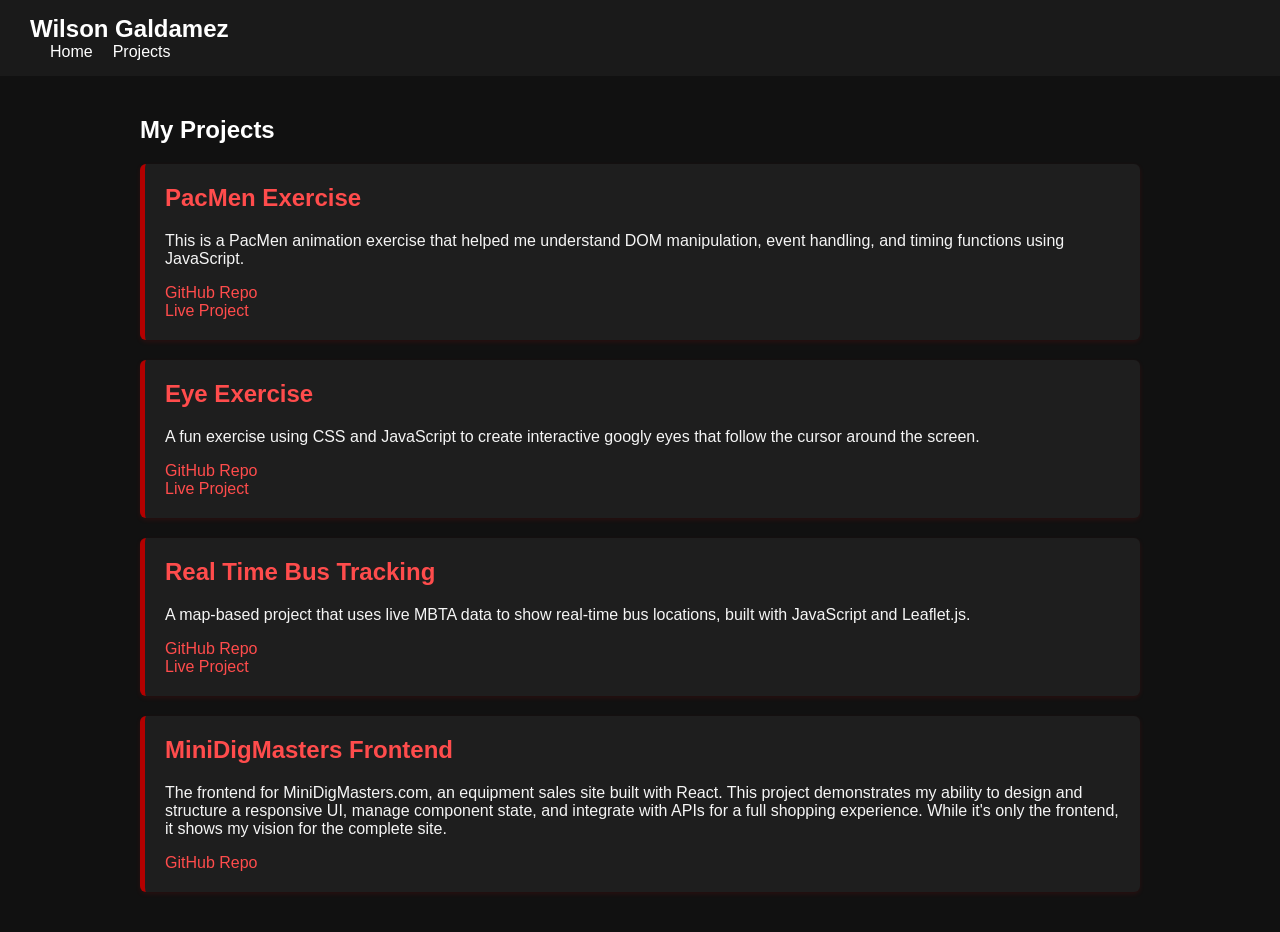
==== projects.html @ 0b566ef9 "Add files via upload" ====
<!DOCTYPE html>
<html>
<head>
    <title>Wilson Galdamez - Projects</title>
    <link rel="stylesheet" href="style.css">
</head>
<body>
    <nav class="navbar">
        <div class="nav-container">
            <a href="index.html" class="nav-logo">Wilson Galdamez</a>
            <ul class="nav-menu">
                <li class="nav-item"><a href="index.html" class="nav-link">Home</a></li>
                <li class="nav-item"><a href="projects.html" class="nav-link">Projects</a></li>
            </ul>
        </div>
    </nav>

    <section id="projects" class="container">
        <h1>My Projects</h1>

        <div class="project">
            <h2>PacMen Exercise</h2>
            <p>This is a PacMen animation exercise that helped me understand DOM manipulation, event handling, and timing functions using JavaScript.</p>
            <a href="https://github.com/Willie-Byte/PacMen.github.io">GitHub Repo</a><br>
            <a href="https://willie-byte.github.io/PacMen.github.io/">Live Project</a>
        </div>

        <div class="project">
            <h2>Eye Exercise</h2>
            <p>A fun exercise using CSS and JavaScript to create interactive googly eyes that follow the cursor around the screen.</p>
            <a href="https://github.com/Willie-Byte/Eye-Exercise.github.io">GitHub Repo</a><br>
            <a href="https://willie-byte.github.io/Eye-Exercise.github.io/">Live Project</a>
        </div>

        <div class="project">
            <h2>Real Time Bus Tracking</h2>
            <p>A map-based project that uses live MBTA data to show real-time bus locations, built with JavaScript and Leaflet.js.</p>
            <a href="https://github.com/Willie-Byte/RealTimeBusTracker">GitHub Repo</a><br>
            <a href="https://willie-byte.github.io/RealTimeBusTracker/">Live Project</a>
        </div>

        <div class="project">
            <h2>MiniDigMasters Frontend</h2>
            <p>The frontend for MiniDigMasters.com, an equipment sales site built with React. This project demonstrates my ability to design and structure a responsive UI, manage component state, and integrate with APIs for a full shopping experience. While it's only the frontend, it shows my vision for the complete site.</p>
            <a href="https://github.com/Willie-Byte/minidig-frontend">GitHub Repo</a>
        </div>

    </section>
</body>
</html>
---- style.css ----
body {
    font-family: 'Segoe UI', Tahoma, Geneva, Verdana, sans-serif;
    margin: 0;
    padding: 0;
    background-color: #111; /* Black background */
    color: #f5f5f5; /* Light text */
}

.container {
    max-width: 1000px;
    margin: auto;
    padding: 20px;
}

h1, h2 {
    color: #ffffff;
}

.navbar {
    background-color: #1a1a1a; /* Very dark gray */
    color: #fff;
    padding: 15px 30px;
    display: flex;
    justify-content: space-between;
    align-items: center;
}

.nav-logo {
    font-size: 24px;
    font-weight: bold;
    color: #fff;
    text-decoration: none;
}

.nav-menu {
    list-style: none;
    display: flex;
    margin: 0;
    padding: 0;
}

.nav-item {
    margin-left: 20px;
}

.nav-link {
    color: #fff;
    text-decoration: none;
    transition: color 0.3s ease;
}

.nav-link:hover {
    color: #b30000; /* Dark red on hover */
}

.project {
    background-color: #1e1e1e; /* Slightly lighter than body */
    border-left: 5px solid #b30000; /* Dark red accent */
    padding: 20px;
    margin: 20px 0;
    border-radius: 6px;
    box-shadow: 0 2px 5px rgba(255, 0, 0, 0.1);
}

.project h2 {
    margin-top: 0;
    color: #ff4c4c; /* Brighter red title */
}

a {
    color: #ff4c4c; /* Bright red links */
    text-decoration: none;
}

a:hover {
    text-decoration: underline;
    color: #ffffff;
}

.video-container {
    margin-top: 30px;
    text-align: center;
}

img {
    border-radius: 8px;
    max-width: 100%;
}

/* Responsive YouTube Embed */
.embed-responsive {
    position: relative;
    display: block;
    width: 100%;
    padding-bottom: 56.25%;
    height: 0;
    overflow: hidden;
}

.embed-responsive iframe {
    position: absolute;
    top: 0;
    left: 0;
    width: 100%;
    height: 100%;
}
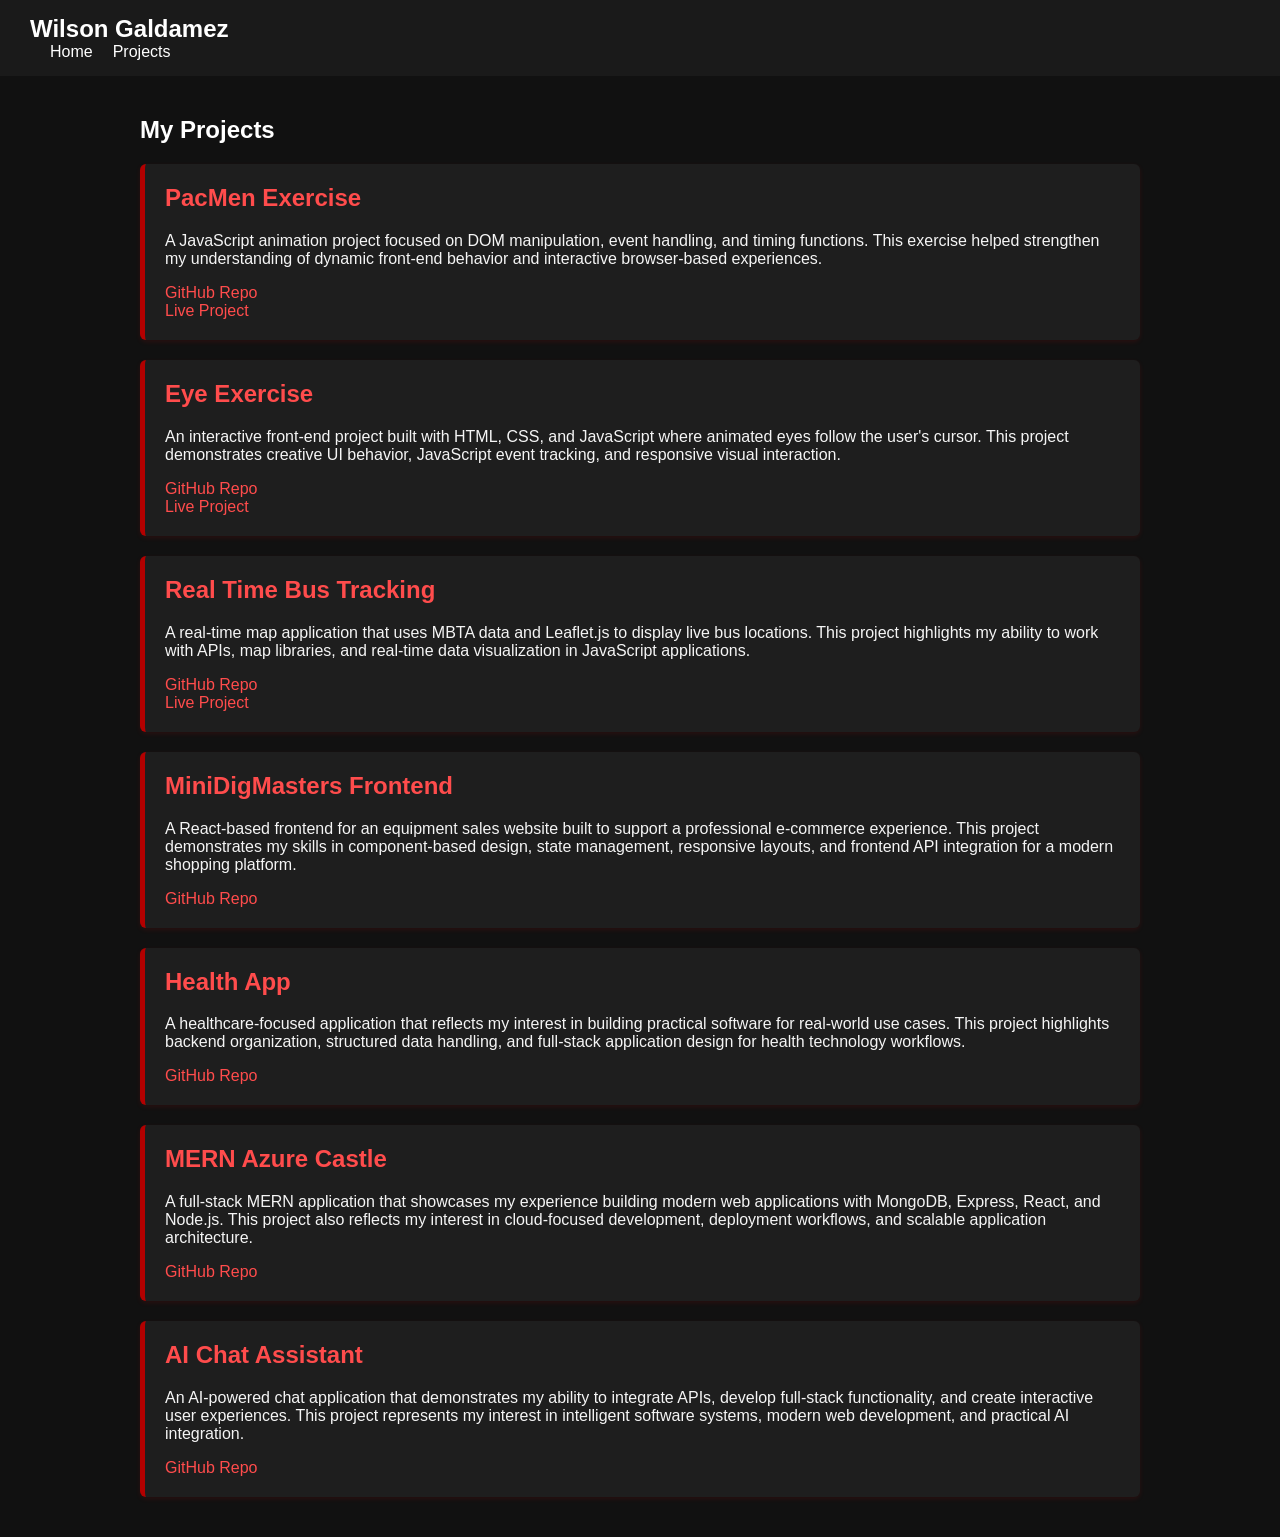
==== commit 12639829: "Update projects page with new portfolio projects" ====
--- a/projects.html
+++ b/projects.html
@@ -20,31 +20,49 @@
 
         <div class="project">
             <h2>PacMen Exercise</h2>
-            <p>This is a PacMen animation exercise that helped me understand DOM manipulation, event handling, and timing functions using JavaScript.</p>
+            <p>A JavaScript animation project focused on DOM manipulation, event handling, and timing functions. This exercise helped strengthen my understanding of dynamic front-end behavior and interactive browser-based experiences.</p>
             <a href="https://github.com/Willie-Byte/PacMen.github.io">GitHub Repo</a><br>
             <a href="https://willie-byte.github.io/PacMen.github.io/">Live Project</a>
         </div>
 
         <div class="project">
             <h2>Eye Exercise</h2>
-            <p>A fun exercise using CSS and JavaScript to create interactive googly eyes that follow the cursor around the screen.</p>
+            <p>An interactive front-end project built with HTML, CSS, and JavaScript where animated eyes follow the user's cursor. This project demonstrates creative UI behavior, JavaScript event tracking, and responsive visual interaction.</p>
             <a href="https://github.com/Willie-Byte/Eye-Exercise.github.io">GitHub Repo</a><br>
             <a href="https://willie-byte.github.io/Eye-Exercise.github.io/">Live Project</a>
         </div>
 
         <div class="project">
             <h2>Real Time Bus Tracking</h2>
-            <p>A map-based project that uses live MBTA data to show real-time bus locations, built with JavaScript and Leaflet.js.</p>
+            <p>A real-time map application that uses MBTA data and Leaflet.js to display live bus locations. This project highlights my ability to work with APIs, map libraries, and real-time data visualization in JavaScript applications.</p>
             <a href="https://github.com/Willie-Byte/RealTimeBusTracker">GitHub Repo</a><br>
             <a href="https://willie-byte.github.io/RealTimeBusTracker/">Live Project</a>
         </div>
 
         <div class="project">
             <h2>MiniDigMasters Frontend</h2>
-            <p>The frontend for MiniDigMasters.com, an equipment sales site built with React. This project demonstrates my ability to design and structure a responsive UI, manage component state, and integrate with APIs for a full shopping experience. While it's only the frontend, it shows my vision for the complete site.</p>
+            <p>A React-based frontend for an equipment sales website built to support a professional e-commerce experience. This project demonstrates my skills in component-based design, state management, responsive layouts, and frontend API integration for a modern shopping platform.</p>
             <a href="https://github.com/Willie-Byte/minidig-frontend">GitHub Repo</a>
+        </div>
+
+        <div class="project">
+            <h2>Health App</h2>
+            <p>A healthcare-focused application that reflects my interest in building practical software for real-world use cases. This project highlights backend organization, structured data handling, and full-stack application design for health technology workflows.</p>
+            <a href="https://github.com/Willie-Byte/Health-App">GitHub Repo</a>
+        </div>
+
+        <div class="project">
+            <h2>MERN Azure Castle</h2>
+            <p>A full-stack MERN application that showcases my experience building modern web applications with MongoDB, Express, React, and Node.js. This project also reflects my interest in cloud-focused development, deployment workflows, and scalable application architecture.</p>
+            <a href="https://github.com/Willie-Byte/mern-azure-castle">GitHub Repo</a>
+        </div>
+
+        <div class="project">
+            <h2>AI Chat Assistant</h2>
+            <p>An AI-powered chat application that demonstrates my ability to integrate APIs, develop full-stack functionality, and create interactive user experiences. This project represents my interest in intelligent software systems, modern web development, and practical AI integration.</p>
+            <a href="https://github.com/Willie-Byte/ai-chat-assistant">GitHub Repo</a>
         </div>
 
     </section>
 </body>
-</html>
+</html>
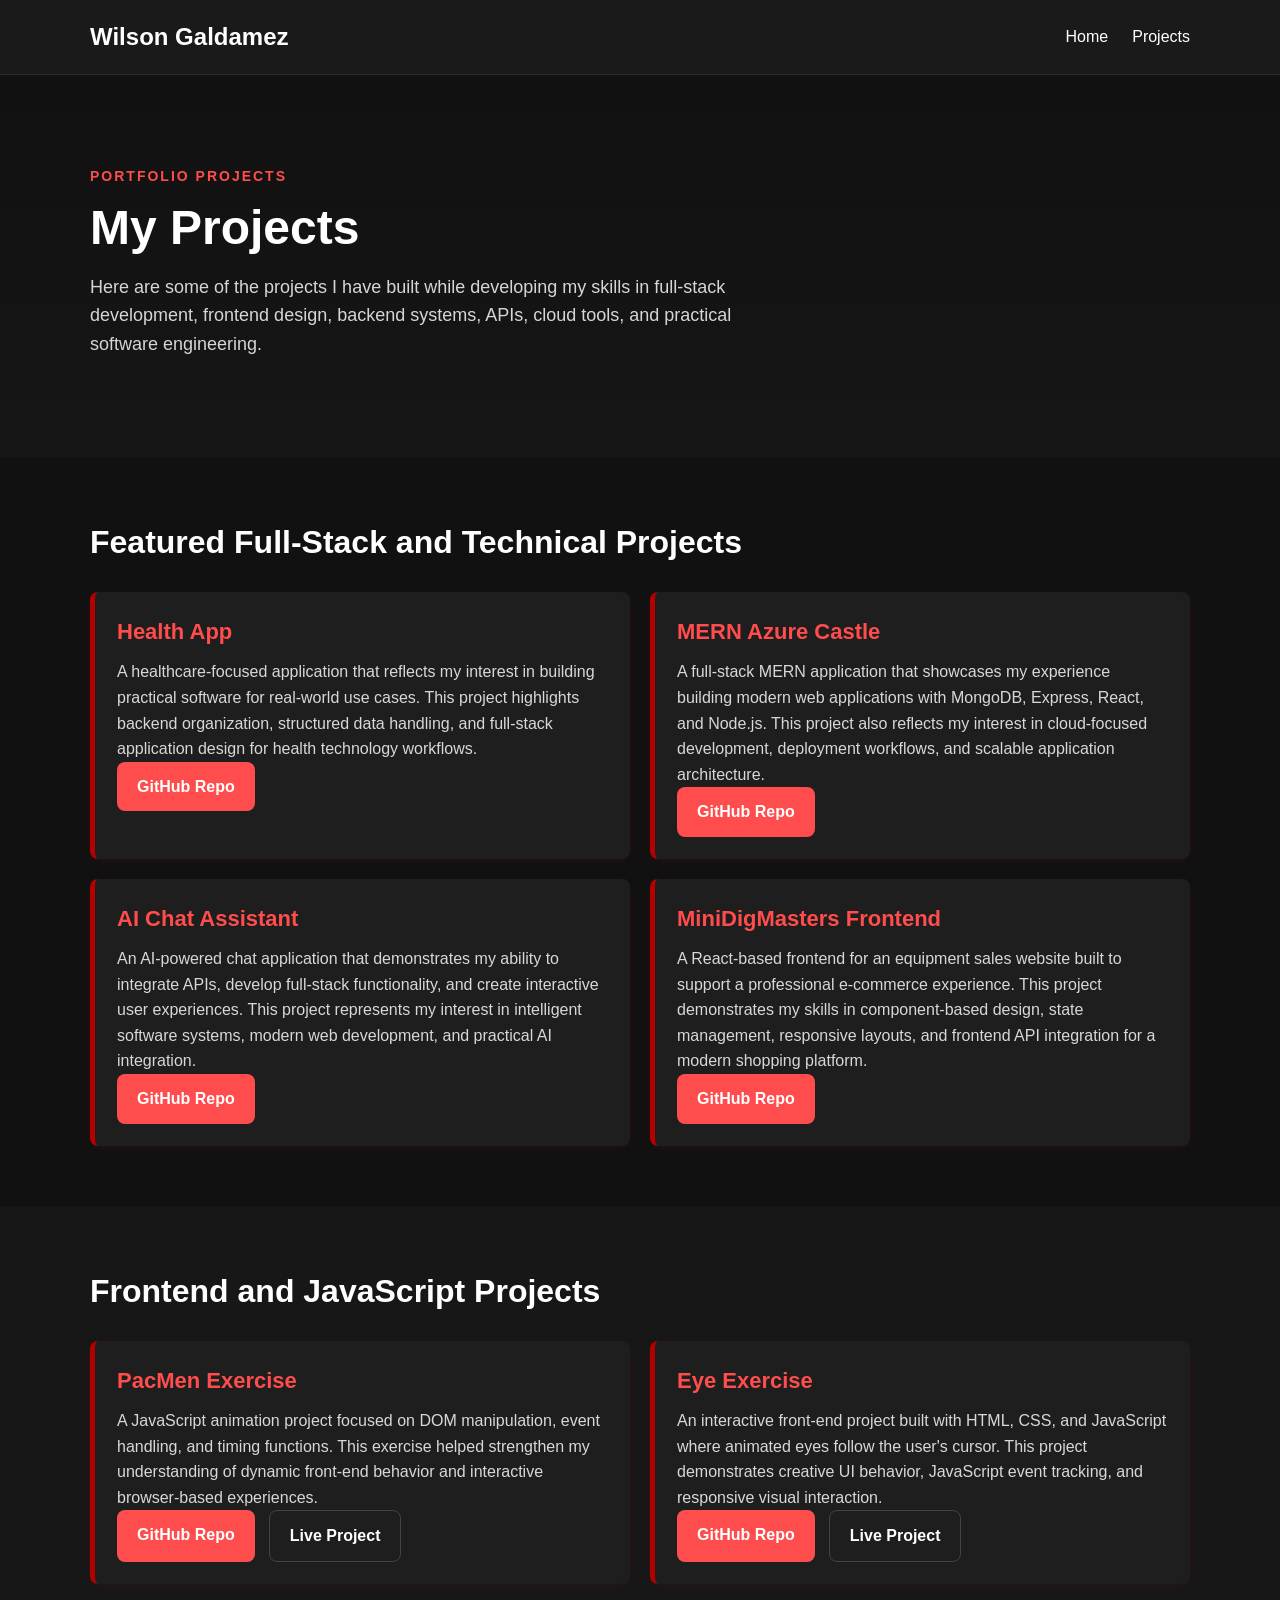
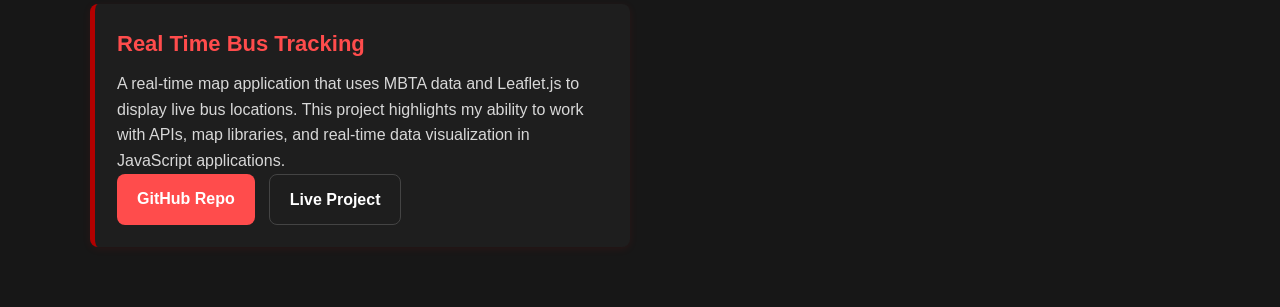
==== commit 257b1c9a: "Update projects page to match portfolio style" ====
--- a/projects.html
+++ b/projects.html
@@ -1,8 +1,10 @@
 <!DOCTYPE html>
-<html>
+<html lang="en">
 <head>
-    <title>Wilson Galdamez - Projects</title>
-    <link rel="stylesheet" href="style.css">
+    <meta charset="UTF-8" />
+    <meta name="viewport" content="width=device-width, initial-scale=1.0" />
+    <title>Wilson Galdamez | Projects</title>
+    <link rel="stylesheet" href="style.css" />
 </head>
 <body>
     <nav class="navbar">
@@ -15,54 +17,127 @@
         </div>
     </nav>
 
-    <section id="projects" class="container">
-        <h1>My Projects</h1>
+    <main>
+        <section class="hero">
+            <div class="container hero-content">
+                <div class="hero-text">
+                    <p class="hero-tag">Portfolio Projects</p>
+                    <h1>My Projects</h1>
+                    <p class="hero-description">
+                        Here are some of the projects I have built while developing my skills in
+                        full-stack development, frontend design, backend systems, APIs, cloud tools,
+                        and practical software engineering.
+                    </p>
+                </div>
+            </div>
+        </section>
 
-        <div class="project">
-            <h2>PacMen Exercise</h2>
-            <p>A JavaScript animation project focused on DOM manipulation, event handling, and timing functions. This exercise helped strengthen my understanding of dynamic front-end behavior and interactive browser-based experiences.</p>
-            <a href="https://github.com/Willie-Byte/PacMen.github.io">GitHub Repo</a><br>
-            <a href="https://willie-byte.github.io/PacMen.github.io/">Live Project</a>
-        </div>
+        <section class="section">
+            <div class="container">
+                <h2>Featured Full-Stack and Technical Projects</h2>
 
-        <div class="project">
-            <h2>Eye Exercise</h2>
-            <p>An interactive front-end project built with HTML, CSS, and JavaScript where animated eyes follow the user's cursor. This project demonstrates creative UI behavior, JavaScript event tracking, and responsive visual interaction.</p>
-            <a href="https://github.com/Willie-Byte/Eye-Exercise.github.io">GitHub Repo</a><br>
-            <a href="https://willie-byte.github.io/Eye-Exercise.github.io/">Live Project</a>
-        </div>
+                <div class="grid">
+                    <div class="project-card">
+                        <h3>Health App</h3>
+                        <p>
+                            A healthcare-focused application that reflects my interest in building
+                            practical software for real-world use cases. This project highlights backend
+                            organization, structured data handling, and full-stack application design
+                            for health technology workflows.
+                        </p>
+                        <div class="hero-buttons">
+                            <a href="https://github.com/Willie-Byte/Health-App" target="_blank" rel="noopener noreferrer" class="btn btn-primary">GitHub Repo</a>
+                        </div>
+                    </div>
 
-        <div class="project">
-            <h2>Real Time Bus Tracking</h2>
-            <p>A real-time map application that uses MBTA data and Leaflet.js to display live bus locations. This project highlights my ability to work with APIs, map libraries, and real-time data visualization in JavaScript applications.</p>
-            <a href="https://github.com/Willie-Byte/RealTimeBusTracker">GitHub Repo</a><br>
-            <a href="https://willie-byte.github.io/RealTimeBusTracker/">Live Project</a>
-        </div>
+                    <div class="project-card">
+                        <h3>MERN Azure Castle</h3>
+                        <p>
+                            A full-stack MERN application that showcases my experience building modern
+                            web applications with MongoDB, Express, React, and Node.js. This project
+                            also reflects my interest in cloud-focused development, deployment workflows,
+                            and scalable application architecture.
+                        </p>
+                        <div class="hero-buttons">
+                            <a href="https://github.com/Willie-Byte/mern-azure-castle" target="_blank" rel="noopener noreferrer" class="btn btn-primary">GitHub Repo</a>
+                        </div>
+                    </div>
 
-        <div class="project">
-            <h2>MiniDigMasters Frontend</h2>
-            <p>A React-based frontend for an equipment sales website built to support a professional e-commerce experience. This project demonstrates my skills in component-based design, state management, responsive layouts, and frontend API integration for a modern shopping platform.</p>
-            <a href="https://github.com/Willie-Byte/minidig-frontend">GitHub Repo</a>
-        </div>
+                    <div class="project-card">
+                        <h3>AI Chat Assistant</h3>
+                        <p>
+                            An AI-powered chat application that demonstrates my ability to integrate APIs,
+                            develop full-stack functionality, and create interactive user experiences.
+                            This project represents my interest in intelligent software systems, modern
+                            web development, and practical AI integration.
+                        </p>
+                        <div class="hero-buttons">
+                            <a href="https://github.com/Willie-Byte/ai-chat-assistant" target="_blank" rel="noopener noreferrer" class="btn btn-primary">GitHub Repo</a>
+                        </div>
+                    </div>
 
-        <div class="project">
-            <h2>Health App</h2>
-            <p>A healthcare-focused application that reflects my interest in building practical software for real-world use cases. This project highlights backend organization, structured data handling, and full-stack application design for health technology workflows.</p>
-            <a href="https://github.com/Willie-Byte/Health-App">GitHub Repo</a>
-        </div>
+                    <div class="project-card">
+                        <h3>MiniDigMasters Frontend</h3>
+                        <p>
+                            A React-based frontend for an equipment sales website built to support a
+                            professional e-commerce experience. This project demonstrates my skills in
+                            component-based design, state management, responsive layouts, and frontend
+                            API integration for a modern shopping platform.
+                        </p>
+                        <div class="hero-buttons">
+                            <a href="https://github.com/Willie-Byte/minidig-frontend" target="_blank" rel="noopener noreferrer" class="btn btn-primary">GitHub Repo</a>
+                        </div>
+                    </div>
+                </div>
+            </div>
+        </section>
 
-        <div class="project">
-            <h2>MERN Azure Castle</h2>
-            <p>A full-stack MERN application that showcases my experience building modern web applications with MongoDB, Express, React, and Node.js. This project also reflects my interest in cloud-focused development, deployment workflows, and scalable application architecture.</p>
-            <a href="https://github.com/Willie-Byte/mern-azure-castle">GitHub Repo</a>
-        </div>
+        <section class="section alt-section">
+            <div class="container">
+                <h2>Frontend and JavaScript Projects</h2>
 
-        <div class="project">
-            <h2>AI Chat Assistant</h2>
-            <p>An AI-powered chat application that demonstrates my ability to integrate APIs, develop full-stack functionality, and create interactive user experiences. This project represents my interest in intelligent software systems, modern web development, and practical AI integration.</p>
-            <a href="https://github.com/Willie-Byte/ai-chat-assistant">GitHub Repo</a>
-        </div>
+                <div class="grid">
+                    <div class="project-card">
+                        <h3>PacMen Exercise</h3>
+                        <p>
+                            A JavaScript animation project focused on DOM manipulation, event handling,
+                            and timing functions. This exercise helped strengthen my understanding of
+                            dynamic front-end behavior and interactive browser-based experiences.
+                        </p>
+                        <div class="hero-buttons">
+                            <a href="https://github.com/Willie-Byte/PacMen.github.io" target="_blank" rel="noopener noreferrer" class="btn btn-primary">GitHub Repo</a>
+                            <a href="https://willie-byte.github.io/PacMen.github.io/" target="_blank" rel="noopener noreferrer" class="btn btn-secondary">Live Project</a>
+                        </div>
+                    </div>
 
-    </section>
+                    <div class="project-card">
+                        <h3>Eye Exercise</h3>
+                        <p>
+                            An interactive front-end project built with HTML, CSS, and JavaScript where
+                            animated eyes follow the user's cursor. This project demonstrates creative
+                            UI behavior, JavaScript event tracking, and responsive visual interaction.
+                        </p>
+                        <div class="hero-buttons">
+                            <a href="https://github.com/Willie-Byte/Eye-Exercise.github.io" target="_blank" rel="noopener noreferrer" class="btn btn-primary">GitHub Repo</a>
+                            <a href="https://willie-byte.github.io/Eye-Exercise.github.io/" target="_blank" rel="noopener noreferrer" class="btn btn-secondary">Live Project</a>
+                        </div>
+                    </div>
+
+                    <div class="project-card">
+                        <h3>Real Time Bus Tracking</h3>
+                        <p>
+                            A real-time map application that uses MBTA data and Leaflet.js to display
+                            live bus locations. This project highlights my ability to work with APIs,
+                            map libraries, and real-time data visualization in JavaScript applications.
+                        </p>
+                        <div class="hero-buttons">
+                            <a href="https://github.com/Willie-Byte/RealTimeBusTracker" target="_blank" rel="noopener noreferrer" class="btn btn-primary">GitHub Repo</a>
+                            <a href="https://willie-byte.github.io/RealTimeBusTracker/" target="_blank" rel="noopener noreferrer" class="btn btn-secondary">Live Project</a>
+                        </div>
+                    </div>
+                </div>
+            </div>
+        </section>
+    </main>
 </body>
 </html>
--- a/style.css
+++ b/style.css
@@ -1,25 +1,39 @@
+* {
+    margin: 0;
+    padding: 0;
+    box-sizing: border-box;
+}
+
 body {
     font-family: 'Segoe UI', Tahoma, Geneva, Verdana, sans-serif;
-    margin: 0;
-    padding: 0;
-    background-color: #111; /* Black background */
-    color: #f5f5f5; /* Light text */
+    background-color: #111;
+    color: #f5f5f5;
+    line-height: 1.6;
+}
+
+a {
+    text-decoration: none;
 }
 
 .container {
-    max-width: 1000px;
-    margin: auto;
-    padding: 20px;
-}
-
-h1, h2 {
-    color: #ffffff;
+    width: 90%;
+    max-width: 1100px;
+    margin: 0 auto;
 }
 
 .navbar {
-    background-color: #1a1a1a; /* Very dark gray */
-    color: #fff;
-    padding: 15px 30px;
+    background-color: #1a1a1a;
+    border-bottom: 1px solid #2b2b2b;
+    padding: 18px 0;
+    position: sticky;
+    top: 0;
+    z-index: 1000;
+}
+
+.nav-container {
+    width: 90%;
+    max-width: 1100px;
+    margin: 0 auto;
     display: flex;
     justify-content: space-between;
     align-items: center;
@@ -27,67 +41,166 @@
 
 .nav-logo {
     font-size: 24px;
-    font-weight: bold;
-    color: #fff;
-    text-decoration: none;
+    font-weight: 700;
+    color: #ffffff;
 }
 
 .nav-menu {
     list-style: none;
     display: flex;
-    margin: 0;
-    padding: 0;
-}
-
-.nav-item {
-    margin-left: 20px;
+    gap: 24px;
 }
 
 .nav-link {
-    color: #fff;
-    text-decoration: none;
+    color: #ffffff;
     transition: color 0.3s ease;
 }
 
 .nav-link:hover {
-    color: #b30000; /* Dark red on hover */
-}
-
-.project {
-    background-color: #1e1e1e; /* Slightly lighter than body */
-    border-left: 5px solid #b30000; /* Dark red accent */
-    padding: 20px;
-    margin: 20px 0;
-    border-radius: 6px;
-    box-shadow: 0 2px 5px rgba(255, 0, 0, 0.1);
-}
-
-.project h2 {
-    margin-top: 0;
-    color: #ff4c4c; /* Brighter red title */
-}
-
-a {
-    color: #ff4c4c; /* Bright red links */
-    text-decoration: none;
-}
-
-a:hover {
-    text-decoration: underline;
-    color: #ffffff;
+    color: #ff4c4c;
+}
+
+.hero {
+    padding: 90px 0 70px;
+    background: linear-gradient(180deg, #111 0%, #161616 100%);
+}
+
+.hero-content {
+    display: block;
+}
+
+.hero-text {
+    max-width: 760px;
+}
+
+.hero-tag {
+    color: #ff4c4c;
+    font-size: 14px;
+    font-weight: 600;
+    letter-spacing: 2px;
+    text-transform: uppercase;
+    margin-bottom: 14px;
+}
+
+.hero h1 {
+    font-size: 48px;
+    line-height: 1.1;
+    margin-bottom: 18px;
+    color: #ffffff;
+}
+
+.hero-description {
+    font-size: 18px;
+    color: #d6d6d6;
+    max-width: 700px;
+    margin-bottom: 28px;
+}
+
+.hero-buttons {
+    display: flex;
+    flex-wrap: wrap;
+    gap: 14px;
+}
+
+.btn {
+    display: inline-block;
+    padding: 12px 20px;
+    border-radius: 8px;
+    font-weight: 600;
+    transition: all 0.3s ease;
+}
+
+.btn-primary {
+    background-color: #ff4c4c;
+    color: #ffffff;
+}
+
+.btn-primary:hover {
+    background-color: #e23a3a;
+}
+
+.btn-secondary {
+    border: 1px solid #444;
+    color: #ffffff;
+    background-color: transparent;
+}
+
+.btn-secondary:hover {
+    border-color: #ff4c4c;
+    color: #ff4c4c;
+}
+
+.section {
+    padding: 60px 0;
+}
+
+.alt-section {
+    background-color: #171717;
+}
+
+h2 {
+    font-size: 32px;
+    margin-bottom: 24px;
+    color: #ffffff;
+}
+
+.card {
+    background-color: #1d1d1d;
+    border-left: 5px solid #b30000;
+    padding: 28px;
+    border-radius: 8px;
+    box-shadow: 0 2px 10px rgba(255, 0, 0, 0.08);
+}
+
+.card p {
+    color: #dddddd;
+    margin-bottom: 16px;
+}
+
+.card p:last-child {
+    margin-bottom: 0;
+}
+
+.grid {
+    display: grid;
+    grid-template-columns: repeat(2, minmax(0, 1fr));
+    gap: 20px;
+}
+
+.small-grid {
+    grid-template-columns: repeat(3, minmax(0, 1fr));
+}
+
+.project-card,
+.info-card {
+    background-color: #1e1e1e;
+    border-left: 5px solid #b30000;
+    padding: 22px;
+    border-radius: 8px;
+    box-shadow: 0 2px 8px rgba(255, 0, 0, 0.08);
+}
+
+.project-card h3 {
+    color: #ff4c4c;
+    margin-bottom: 10px;
+    font-size: 22px;
+}
+
+.project-card p {
+    color: #d8d8d8;
+}
+
+.info-card {
+    color: #f5f5f5;
+    font-weight: 600;
+    text-align: center;
 }
 
 .video-container {
-    margin-top: 30px;
+    margin-top: 20px;
     text-align: center;
 }
 
-img {
-    border-radius: 8px;
-    max-width: 100%;
-}
-
-/* Responsive YouTube Embed */
 .embed-responsive {
     position: relative;
     display: block;
@@ -95,6 +208,9 @@
     padding-bottom: 56.25%;
     height: 0;
     overflow: hidden;
+    border-radius: 10px;
+    border: 1px solid #2d2d2d;
+    box-shadow: 0 2px 10px rgba(255, 0, 0, 0.08);
 }
 
 .embed-responsive iframe {
@@ -104,3 +220,50 @@
     width: 100%;
     height: 100%;
 }
+
+img {
+    max-width: 100%;
+}
+
+@media (max-width: 900px) {
+    .grid,
+    .small-grid {
+        grid-template-columns: 1fr;
+    }
+
+    .hero h1 {
+        font-size: 38px;
+    }
+
+    .hero-description {
+        font-size: 16px;
+    }
+}
+
+@media (max-width: 600px) {
+    .nav-container {
+        flex-direction: column;
+        gap: 14px;
+    }
+
+    .nav-menu {
+        gap: 16px;
+    }
+
+    .hero {
+        padding: 60px 0 40px;
+    }
+
+    .hero h1 {
+        font-size: 32px;
+    }
+
+    h2 {
+        font-size: 26px;
+    }
+
+    .btn {
+        width: 100%;
+        text-align: center;
+    }
+}
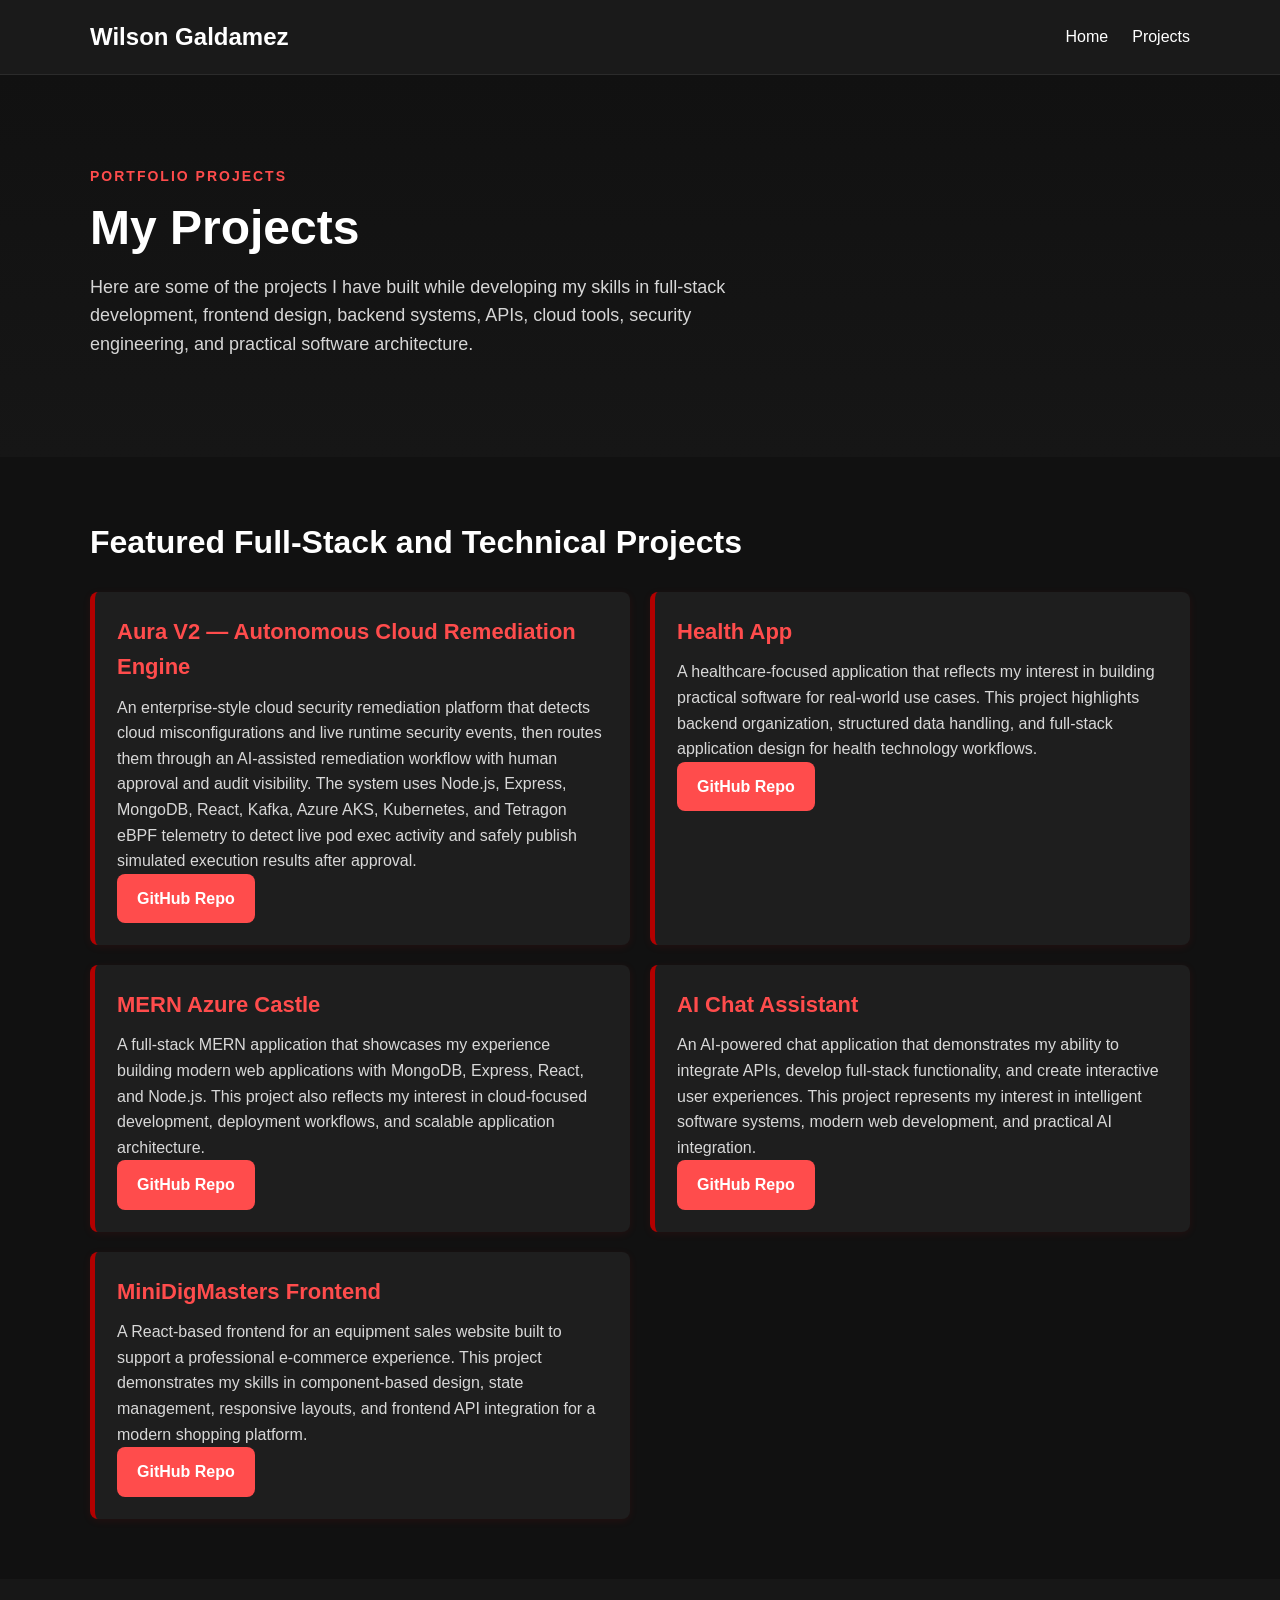
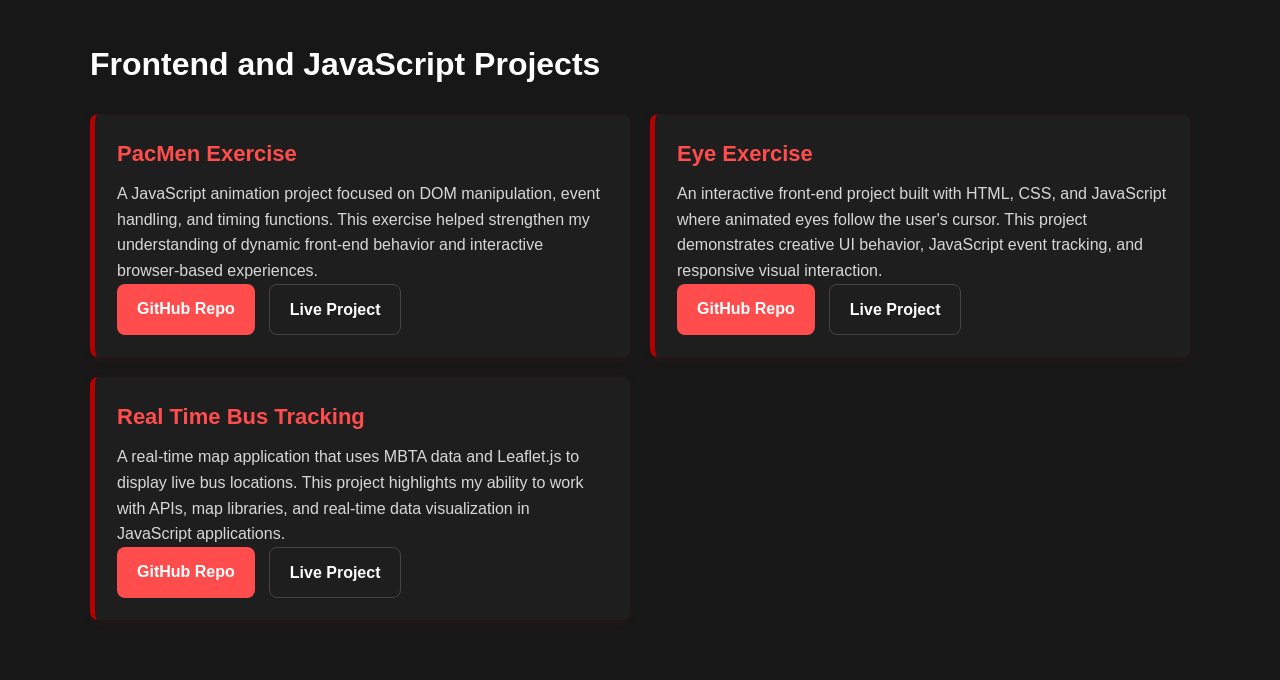
==== commit 941fcd2e: "Add Aura V2 project to portfolio" ====
--- a/projects.html
+++ b/projects.html
@@ -26,7 +26,7 @@
                     <p class="hero-description">
                         Here are some of the projects I have built while developing my skills in
                         full-stack development, frontend design, backend systems, APIs, cloud tools,
-                        and practical software engineering.
+                        security engineering, and practical software architecture.
                     </p>
                 </div>
             </div>
@@ -37,6 +37,21 @@
                 <h2>Featured Full-Stack and Technical Projects</h2>
 
                 <div class="grid">
+                    <div class="project-card">
+                        <h3>Aura V2 — Autonomous Cloud Remediation Engine</h3>
+                        <p>
+                            An enterprise-style cloud security remediation platform that detects cloud
+                            misconfigurations and live runtime security events, then routes them through
+                            an AI-assisted remediation workflow with human approval and audit visibility.
+                            The system uses Node.js, Express, MongoDB, React, Kafka, Azure AKS,
+                            Kubernetes, and Tetragon eBPF telemetry to detect live pod exec activity
+                            and safely publish simulated execution results after approval.
+                        </p>
+                        <div class="hero-buttons">
+                            <a href="https://github.com/Willie-Byte/aura-v2-cloud-remediation-engine" target="_blank" rel="noopener noreferrer" class="btn btn-primary">GitHub Repo</a>
+                        </div>
+                    </div>
+
                     <div class="project-card">
                         <h3>Health App</h3>
                         <p>
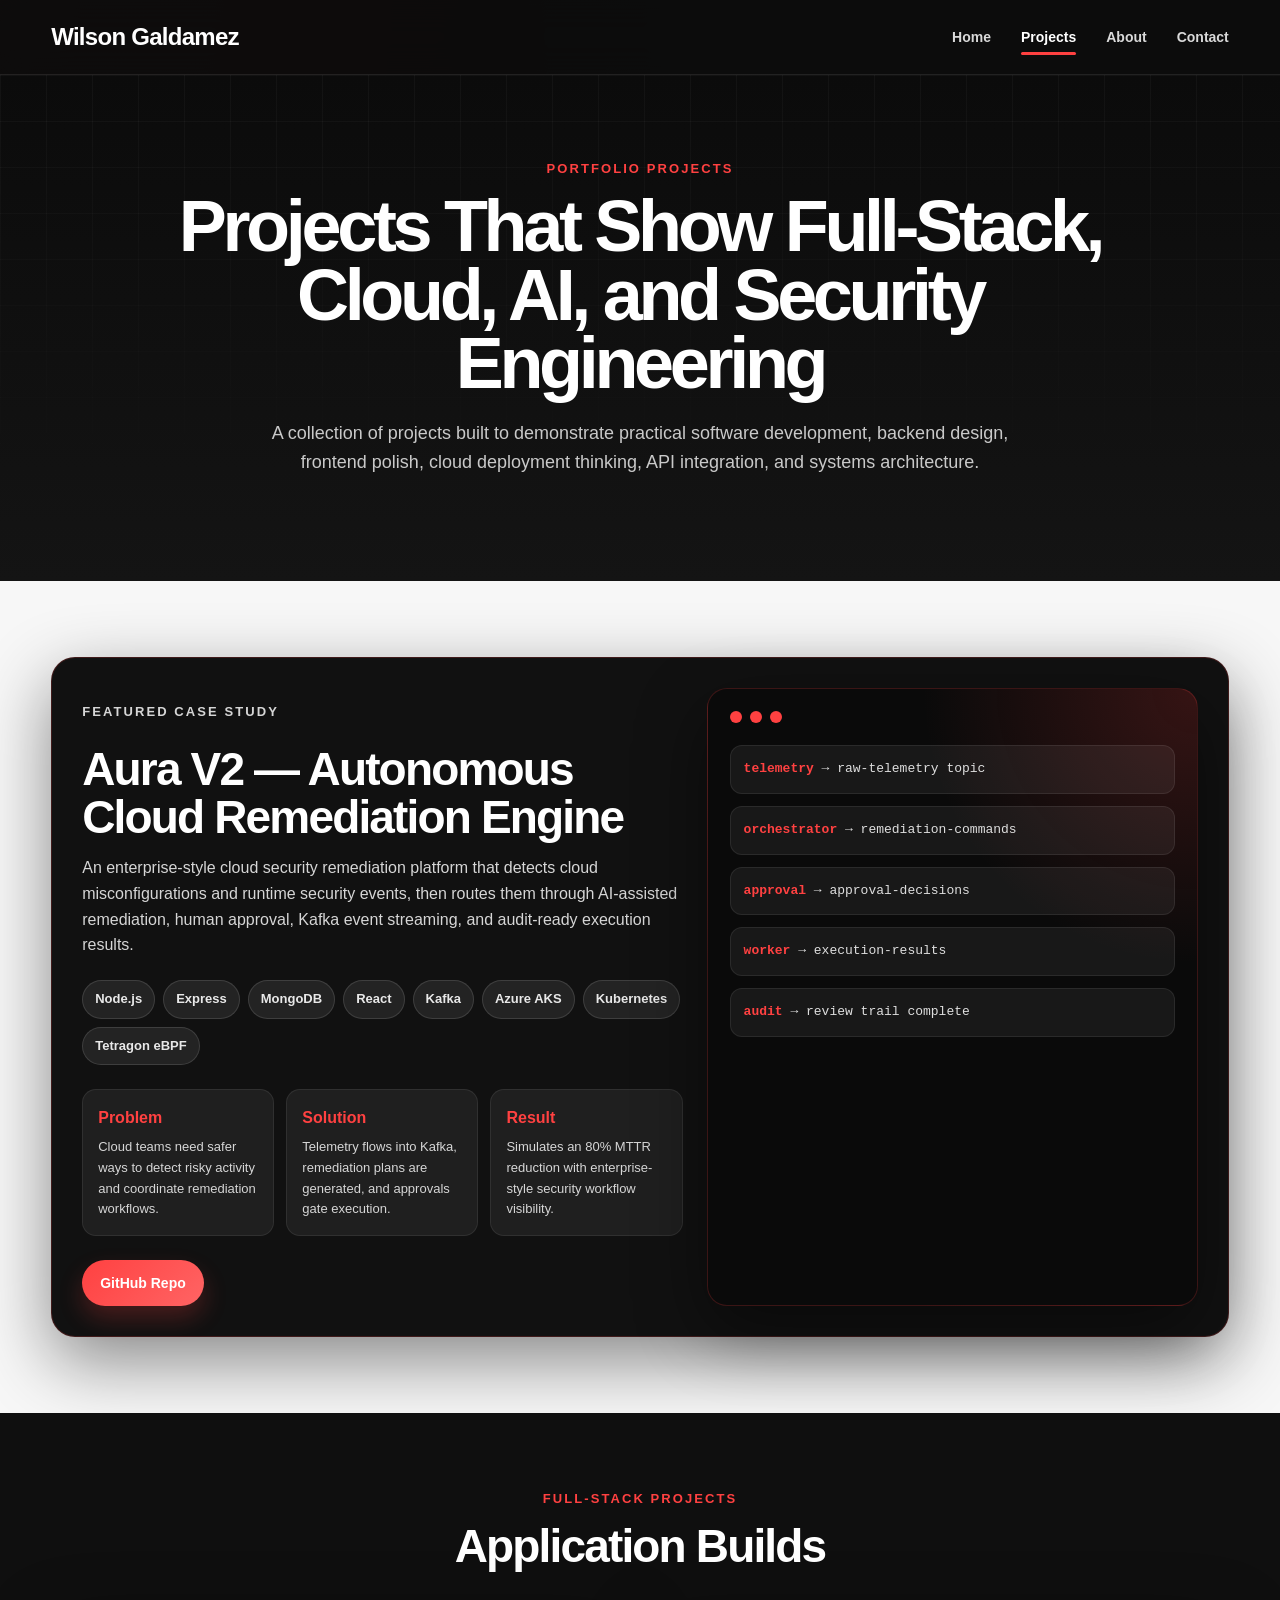
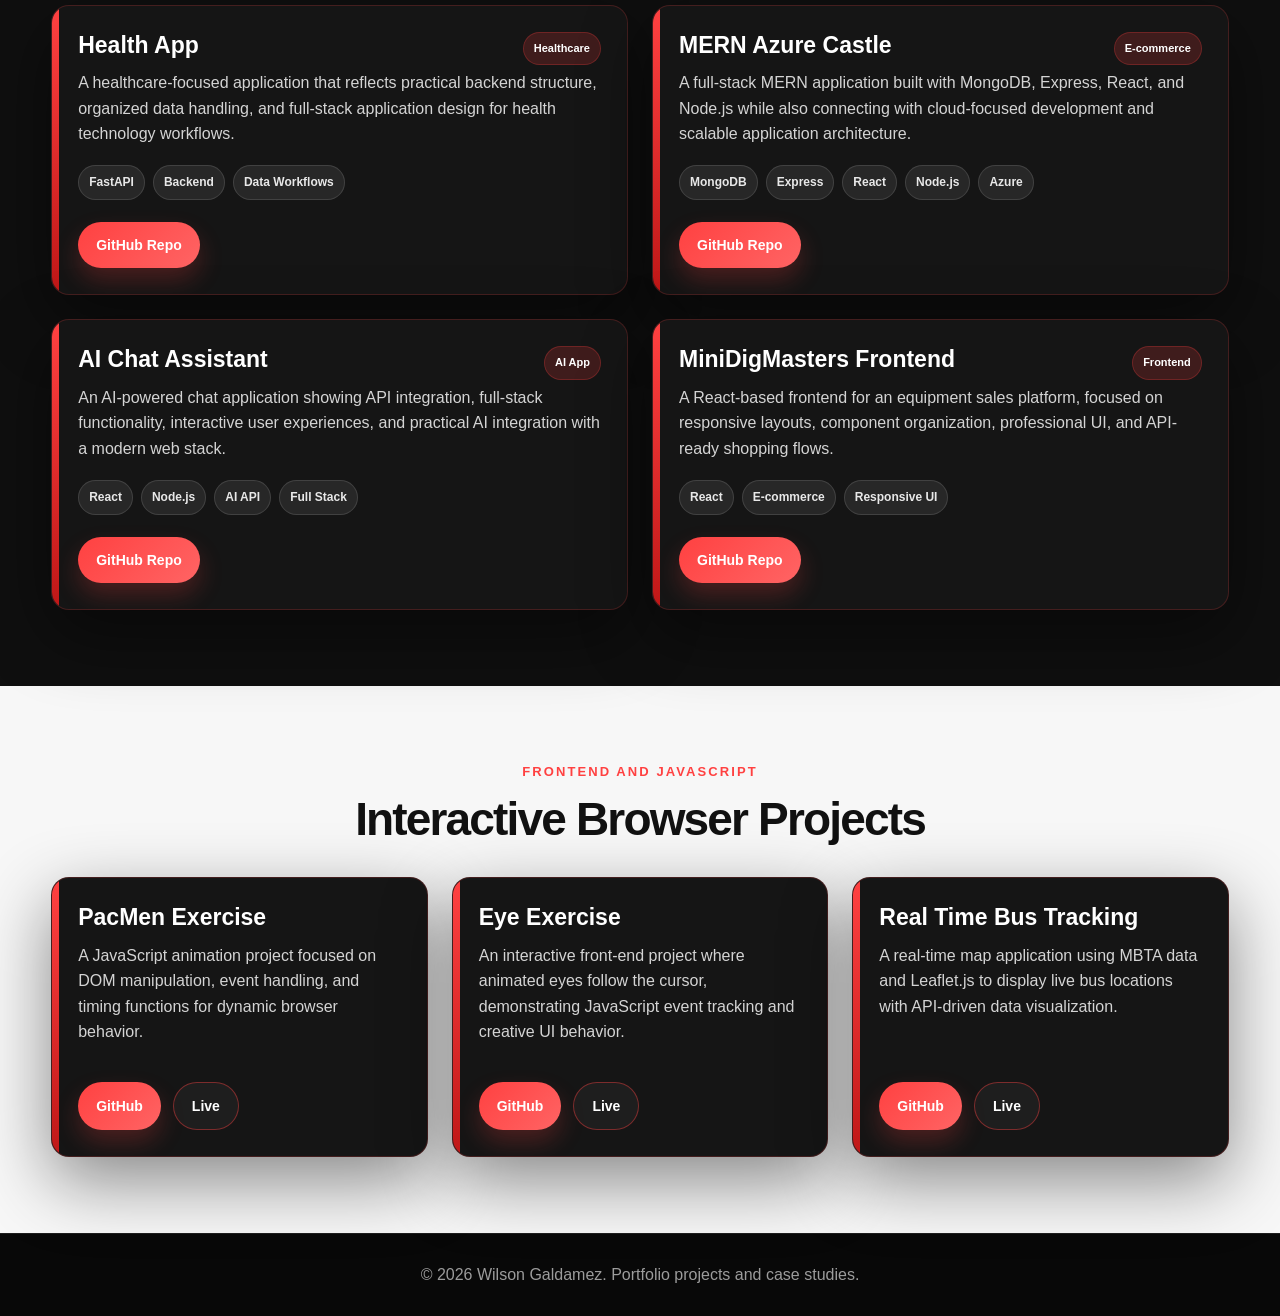
==== commit 83bc8596: "Redesign portfolio homepage and projects page" ====
--- a/projects.html
+++ b/projects.html
@@ -1,158 +1,220 @@
 <!DOCTYPE html>
 <html lang="en">
 <head>
-    <meta charset="UTF-8" />
-    <meta name="viewport" content="width=device-width, initial-scale=1.0" />
-    <title>Wilson Galdamez | Projects</title>
-    <link rel="stylesheet" href="style.css" />
+  <meta charset="UTF-8" />
+  <meta name="viewport" content="width=device-width, initial-scale=1.0" />
+  <title>Wilson Galdamez | Projects</title>
+  <link rel="stylesheet" href="style.css" />
 </head>
 <body>
-    <nav class="navbar">
-        <div class="nav-container">
-            <a href="index.html" class="nav-logo">Wilson Galdamez</a>
-            <ul class="nav-menu">
-                <li class="nav-item"><a href="index.html" class="nav-link">Home</a></li>
-                <li class="nav-item"><a href="projects.html" class="nav-link">Projects</a></li>
-            </ul>
-        </div>
-    </nav>
-
-    <main>
-        <section class="hero">
-            <div class="container hero-content">
-                <div class="hero-text">
-                    <p class="hero-tag">Portfolio Projects</p>
-                    <h1>My Projects</h1>
-                    <p class="hero-description">
-                        Here are some of the projects I have built while developing my skills in
-                        full-stack development, frontend design, backend systems, APIs, cloud tools,
-                        security engineering, and practical software architecture.
-                    </p>
-                </div>
-            </div>
-        </section>
-
-        <section class="section">
-            <div class="container">
-                <h2>Featured Full-Stack and Technical Projects</h2>
-
-                <div class="grid">
-                    <div class="project-card">
-                        <h3>Aura V2 — Autonomous Cloud Remediation Engine</h3>
-                        <p>
-                            An enterprise-style cloud security remediation platform that detects cloud
-                            misconfigurations and live runtime security events, then routes them through
-                            an AI-assisted remediation workflow with human approval and audit visibility.
-                            The system uses Node.js, Express, MongoDB, React, Kafka, Azure AKS,
-                            Kubernetes, and Tetragon eBPF telemetry to detect live pod exec activity
-                            and safely publish simulated execution results after approval.
-                        </p>
-                        <div class="hero-buttons">
-                            <a href="https://github.com/Willie-Byte/aura-v2-cloud-remediation-engine" target="_blank" rel="noopener noreferrer" class="btn btn-primary">GitHub Repo</a>
-                        </div>
-                    </div>
-
-                    <div class="project-card">
-                        <h3>Health App</h3>
-                        <p>
-                            A healthcare-focused application that reflects my interest in building
-                            practical software for real-world use cases. This project highlights backend
-                            organization, structured data handling, and full-stack application design
-                            for health technology workflows.
-                        </p>
-                        <div class="hero-buttons">
-                            <a href="https://github.com/Willie-Byte/Health-App" target="_blank" rel="noopener noreferrer" class="btn btn-primary">GitHub Repo</a>
-                        </div>
-                    </div>
-
-                    <div class="project-card">
-                        <h3>MERN Azure Castle</h3>
-                        <p>
-                            A full-stack MERN application that showcases my experience building modern
-                            web applications with MongoDB, Express, React, and Node.js. This project
-                            also reflects my interest in cloud-focused development, deployment workflows,
-                            and scalable application architecture.
-                        </p>
-                        <div class="hero-buttons">
-                            <a href="https://github.com/Willie-Byte/mern-azure-castle" target="_blank" rel="noopener noreferrer" class="btn btn-primary">GitHub Repo</a>
-                        </div>
-                    </div>
-
-                    <div class="project-card">
-                        <h3>AI Chat Assistant</h3>
-                        <p>
-                            An AI-powered chat application that demonstrates my ability to integrate APIs,
-                            develop full-stack functionality, and create interactive user experiences.
-                            This project represents my interest in intelligent software systems, modern
-                            web development, and practical AI integration.
-                        </p>
-                        <div class="hero-buttons">
-                            <a href="https://github.com/Willie-Byte/ai-chat-assistant" target="_blank" rel="noopener noreferrer" class="btn btn-primary">GitHub Repo</a>
-                        </div>
-                    </div>
-
-                    <div class="project-card">
-                        <h3>MiniDigMasters Frontend</h3>
-                        <p>
-                            A React-based frontend for an equipment sales website built to support a
-                            professional e-commerce experience. This project demonstrates my skills in
-                            component-based design, state management, responsive layouts, and frontend
-                            API integration for a modern shopping platform.
-                        </p>
-                        <div class="hero-buttons">
-                            <a href="https://github.com/Willie-Byte/minidig-frontend" target="_blank" rel="noopener noreferrer" class="btn btn-primary">GitHub Repo</a>
-                        </div>
-                    </div>
-                </div>
-            </div>
-        </section>
-
-        <section class="section alt-section">
-            <div class="container">
-                <h2>Frontend and JavaScript Projects</h2>
-
-                <div class="grid">
-                    <div class="project-card">
-                        <h3>PacMen Exercise</h3>
-                        <p>
-                            A JavaScript animation project focused on DOM manipulation, event handling,
-                            and timing functions. This exercise helped strengthen my understanding of
-                            dynamic front-end behavior and interactive browser-based experiences.
-                        </p>
-                        <div class="hero-buttons">
-                            <a href="https://github.com/Willie-Byte/PacMen.github.io" target="_blank" rel="noopener noreferrer" class="btn btn-primary">GitHub Repo</a>
-                            <a href="https://willie-byte.github.io/PacMen.github.io/" target="_blank" rel="noopener noreferrer" class="btn btn-secondary">Live Project</a>
-                        </div>
-                    </div>
-
-                    <div class="project-card">
-                        <h3>Eye Exercise</h3>
-                        <p>
-                            An interactive front-end project built with HTML, CSS, and JavaScript where
-                            animated eyes follow the user's cursor. This project demonstrates creative
-                            UI behavior, JavaScript event tracking, and responsive visual interaction.
-                        </p>
-                        <div class="hero-buttons">
-                            <a href="https://github.com/Willie-Byte/Eye-Exercise.github.io" target="_blank" rel="noopener noreferrer" class="btn btn-primary">GitHub Repo</a>
-                            <a href="https://willie-byte.github.io/Eye-Exercise.github.io/" target="_blank" rel="noopener noreferrer" class="btn btn-secondary">Live Project</a>
-                        </div>
-                    </div>
-
-                    <div class="project-card">
-                        <h3>Real Time Bus Tracking</h3>
-                        <p>
-                            A real-time map application that uses MBTA data and Leaflet.js to display
-                            live bus locations. This project highlights my ability to work with APIs,
-                            map libraries, and real-time data visualization in JavaScript applications.
-                        </p>
-                        <div class="hero-buttons">
-                            <a href="https://github.com/Willie-Byte/RealTimeBusTracker" target="_blank" rel="noopener noreferrer" class="btn btn-primary">GitHub Repo</a>
-                            <a href="https://willie-byte.github.io/RealTimeBusTracker/" target="_blank" rel="noopener noreferrer" class="btn btn-secondary">Live Project</a>
-                        </div>
-                    </div>
-                </div>
-            </div>
-        </section>
-    </main>
+  <nav class="navbar">
+    <div class="nav-container">
+      <a href="index.html" class="nav-logo">Wilson Galdamez</a>
+      <ul class="nav-menu">
+        <li class="nav-item"><a href="index.html" class="nav-link">Home</a></li>
+        <li class="nav-item"><a href="projects.html" class="nav-link active">Projects</a></li>
+        <li class="nav-item"><a href="index.html#about" class="nav-link">About</a></li>
+        <li class="nav-item"><a href="index.html#contact" class="nav-link">Contact</a></li>
+      </ul>
+    </div>
+  </nav>
+
+  <main>
+    <section class="hero projects-hero">
+      <div class="container">
+        <p class="hero-tag center-tag">Portfolio Projects</p>
+        <h1 class="hero-title">Projects That Show Full-Stack, Cloud, AI, and Security Engineering</h1>
+        <p class="hero-description hero-description-center">
+          A collection of projects built to demonstrate practical software development, backend design,
+          frontend polish, cloud deployment thinking, API integration, and systems architecture.
+        </p>
+      </div>
+    </section>
+
+    <section class="section" id="aura">
+      <div class="container">
+        <article class="case-study-card">
+          <div class="case-study-content">
+            <p class="section-kicker">Featured Case Study</p>
+            <h2>Aura V2 — Autonomous Cloud Remediation Engine</h2>
+            <p>
+              An enterprise-style cloud security remediation platform that detects cloud misconfigurations
+              and runtime security events, then routes them through AI-assisted remediation, human approval,
+              Kafka event streaming, and audit-ready execution results.
+            </p>
+            <div class="tag-row large-tags">
+              <span>Node.js</span>
+              <span>Express</span>
+              <span>MongoDB</span>
+              <span>React</span>
+              <span>Kafka</span>
+              <span>Azure AKS</span>
+              <span>Kubernetes</span>
+              <span>Tetragon eBPF</span>
+            </div>
+            <div class="case-bullets">
+              <div><strong>Problem</strong><p>Cloud teams need safer ways to detect risky activity and coordinate remediation workflows.</p></div>
+              <div><strong>Solution</strong><p>Telemetry flows into Kafka, remediation plans are generated, and approvals gate execution.</p></div>
+              <div><strong>Result</strong><p>Simulates an 80% MTTR reduction with enterprise-style security workflow visibility.</p></div>
+            </div>
+            <div class="hero-buttons">
+              <a href="https://github.com/Willie-Byte/aura-v2-cloud-remediation-engine" target="_blank" rel="noopener noreferrer" class="btn btn-primary">GitHub Repo</a>
+            </div>
+          </div>
+          <div class="case-visual">
+            <div class="mini-window-bar"><span></span><span></span><span></span></div>
+            <div class="terminal-lines">
+              <p><b>telemetry</b> → raw-telemetry topic</p>
+              <p><b>orchestrator</b> → remediation-commands</p>
+              <p><b>approval</b> → approval-decisions</p>
+              <p><b>worker</b> → execution-results</p>
+              <p><b>audit</b> → review trail complete</p>
+            </div>
+          </div>
+        </article>
+      </div>
+    </section>
+
+    <section class="section alt-section">
+      <div class="container">
+        <div class="section-heading">
+          <p class="section-kicker">Full-Stack Projects</p>
+          <h2>Application Builds</h2>
+        </div>
+
+        <div class="project-grid-modern">
+          <article class="feature-card" id="health">
+            <div class="card-topline">
+              <h3>Health App</h3>
+              <span class="status-pill">Healthcare</span>
+            </div>
+            <p>
+              A healthcare-focused application that reflects practical backend structure,
+              organized data handling, and full-stack application design for health technology workflows.
+            </p>
+            <div class="tag-row">
+              <span>FastAPI</span>
+              <span>Backend</span>
+              <span>Data Workflows</span>
+            </div>
+            <div class="card-actions">
+              <a href="https://github.com/Willie-Byte/Health-App" target="_blank" rel="noopener noreferrer" class="btn btn-primary">GitHub Repo</a>
+            </div>
+          </article>
+
+          <article class="feature-card" id="castle">
+            <div class="card-topline">
+              <h3>MERN Azure Castle</h3>
+              <span class="status-pill">E-commerce</span>
+            </div>
+            <p>
+              A full-stack MERN application built with MongoDB, Express, React, and Node.js while also
+              connecting with cloud-focused development and scalable application architecture.
+            </p>
+            <div class="tag-row">
+              <span>MongoDB</span>
+              <span>Express</span>
+              <span>React</span>
+              <span>Node.js</span>
+              <span>Azure</span>
+            </div>
+            <div class="card-actions">
+              <a href="https://github.com/Willie-Byte/mern-azure-castle" target="_blank" rel="noopener noreferrer" class="btn btn-primary">GitHub Repo</a>
+            </div>
+          </article>
+
+          <article class="feature-card">
+            <div class="card-topline">
+              <h3>AI Chat Assistant</h3>
+              <span class="status-pill">AI App</span>
+            </div>
+            <p>
+              An AI-powered chat application showing API integration, full-stack functionality,
+              interactive user experiences, and practical AI integration with a modern web stack.
+            </p>
+            <div class="tag-row">
+              <span>React</span>
+              <span>Node.js</span>
+              <span>AI API</span>
+              <span>Full Stack</span>
+            </div>
+            <div class="card-actions">
+              <a href="https://github.com/Willie-Byte/ai-chat-assistant" target="_blank" rel="noopener noreferrer" class="btn btn-primary">GitHub Repo</a>
+            </div>
+          </article>
+
+          <article class="feature-card">
+            <div class="card-topline">
+              <h3>MiniDigMasters Frontend</h3>
+              <span class="status-pill">Frontend</span>
+            </div>
+            <p>
+              A React-based frontend for an equipment sales platform, focused on responsive layouts,
+              component organization, professional UI, and API-ready shopping flows.
+            </p>
+            <div class="tag-row">
+              <span>React</span>
+              <span>E-commerce</span>
+              <span>Responsive UI</span>
+            </div>
+            <div class="card-actions">
+              <a href="https://github.com/Willie-Byte/minidig-frontend" target="_blank" rel="noopener noreferrer" class="btn btn-primary">GitHub Repo</a>
+            </div>
+          </article>
+        </div>
+      </div>
+    </section>
+
+    <section class="section">
+      <div class="container">
+        <div class="section-heading">
+          <p class="section-kicker">Frontend and JavaScript</p>
+          <h2>Interactive Browser Projects</h2>
+        </div>
+
+        <div class="project-grid-modern three-col">
+          <article class="feature-card compact-card">
+            <h3>PacMen Exercise</h3>
+            <p>
+              A JavaScript animation project focused on DOM manipulation, event handling,
+              and timing functions for dynamic browser behavior.
+            </p>
+            <div class="card-actions">
+              <a href="https://github.com/Willie-Byte/PacMen.github.io" target="_blank" rel="noopener noreferrer" class="btn btn-primary">GitHub</a>
+              <a href="https://willie-byte.github.io/PacMen.github.io/" target="_blank" rel="noopener noreferrer" class="btn btn-secondary">Live</a>
+            </div>
+          </article>
+
+          <article class="feature-card compact-card">
+            <h3>Eye Exercise</h3>
+            <p>
+              An interactive front-end project where animated eyes follow the cursor,
+              demonstrating JavaScript event tracking and creative UI behavior.
+            </p>
+            <div class="card-actions">
+              <a href="https://github.com/Willie-Byte/Eye-Exercise.github.io" target="_blank" rel="noopener noreferrer" class="btn btn-primary">GitHub</a>
+              <a href="https://willie-byte.github.io/Eye-Exercise.github.io/" target="_blank" rel="noopener noreferrer" class="btn btn-secondary">Live</a>
+            </div>
+          </article>
+
+          <article class="feature-card compact-card">
+            <h3>Real Time Bus Tracking</h3>
+            <p>
+              A real-time map application using MBTA data and Leaflet.js to display live bus locations
+              with API-driven data visualization.
+            </p>
+            <div class="card-actions">
+              <a href="https://github.com/Willie-Byte/RealTimeBusTracker" target="_blank" rel="noopener noreferrer" class="btn btn-primary">GitHub</a>
+              <a href="https://willie-byte.github.io/RealTimeBusTracker/" target="_blank" rel="noopener noreferrer" class="btn btn-secondary">Live</a>
+            </div>
+          </article>
+        </div>
+      </div>
+    </section>
+  </main>
+
+  <footer class="footer">
+    <p>© 2026 Wilson Galdamez. Portfolio projects and case studies.</p>
+  </footer>
 </body>
 </html>
--- a/style.css
+++ b/style.css
@@ -1,269 +1,805 @@
 * {
-    margin: 0;
-    padding: 0;
-    box-sizing: border-box;
+  margin: 0;
+  padding: 0;
+  box-sizing: border-box;
+}
+
+:root {
+  --bg: #070707;
+  --bg-soft: #101010;
+  --bg-card: #151515;
+  --bg-card-2: #1b1b1b;
+  --text: #f7f7f7;
+  --muted: #c9c9c9;
+  --soft-muted: #8d8d8d;
+  --red: #ff4141;
+  --red-dark: #bf1717;
+  --red-soft: rgba(255, 65, 65, 0.12);
+  --line: rgba(255, 255, 255, 0.09);
+  --shadow: 0 24px 70px rgba(0, 0, 0, 0.45);
+}
+
+html {
+  scroll-behavior: smooth;
 }
 
 body {
-    font-family: 'Segoe UI', Tahoma, Geneva, Verdana, sans-serif;
-    background-color: #111;
-    color: #f5f5f5;
-    line-height: 1.6;
+  font-family: Inter, "Segoe UI", Tahoma, Geneva, Verdana, sans-serif;
+  background:
+    radial-gradient(circle at top left, rgba(255, 65, 65, 0.12), transparent 32%),
+    radial-gradient(circle at top right, rgba(255, 255, 255, 0.06), transparent 28%),
+    var(--bg);
+  color: var(--text);
+  line-height: 1.6;
 }
 
 a {
-    text-decoration: none;
+  text-decoration: none;
+}
+
+img {
+  max-width: 100%;
 }
 
 .container {
-    width: 90%;
-    max-width: 1100px;
-    margin: 0 auto;
+  width: min(92%, 1180px);
+  margin: 0 auto;
 }
 
 .navbar {
-    background-color: #1a1a1a;
-    border-bottom: 1px solid #2b2b2b;
-    padding: 18px 0;
-    position: sticky;
-    top: 0;
-    z-index: 1000;
+  background: rgba(12, 12, 12, 0.92);
+  border-bottom: 1px solid var(--line);
+  padding: 18px 0;
+  position: sticky;
+  top: 0;
+  z-index: 1000;
+  backdrop-filter: blur(16px);
 }
 
 .nav-container {
-    width: 90%;
-    max-width: 1100px;
-    margin: 0 auto;
-    display: flex;
-    justify-content: space-between;
-    align-items: center;
+  width: min(92%, 1180px);
+  margin: 0 auto;
+  display: flex;
+  justify-content: space-between;
+  align-items: center;
 }
 
 .nav-logo {
-    font-size: 24px;
-    font-weight: 700;
-    color: #ffffff;
+  font-size: 24px;
+  font-weight: 800;
+  color: #ffffff;
+  letter-spacing: -0.03em;
 }
 
 .nav-menu {
-    list-style: none;
-    display: flex;
-    gap: 24px;
+  list-style: none;
+  display: flex;
+  gap: 30px;
 }
 
 .nav-link {
-    color: #ffffff;
-    transition: color 0.3s ease;
-}
-
-.nav-link:hover {
-    color: #ff4c4c;
+  color: #d9d9d9;
+  font-weight: 700;
+  font-size: 14px;
+  transition: color 0.25s ease;
+  position: relative;
+}
+
+.nav-link::after {
+  content: "";
+  position: absolute;
+  left: 0;
+  bottom: -10px;
+  width: 0;
+  height: 3px;
+  border-radius: 999px;
+  background: var(--red);
+  transition: width 0.25s ease;
+}
+
+.nav-link:hover,
+.nav-link.active {
+  color: #ffffff;
+}
+
+.nav-link:hover::after,
+.nav-link.active::after {
+  width: 100%;
 }
 
 .hero {
-    padding: 90px 0 70px;
-    background: linear-gradient(180deg, #111 0%, #161616 100%);
-}
-
-.hero-content {
-    display: block;
-}
-
-.hero-text {
-    max-width: 760px;
-}
-
-.hero-tag {
-    color: #ff4c4c;
-    font-size: 14px;
-    font-weight: 600;
-    letter-spacing: 2px;
-    text-transform: uppercase;
-    margin-bottom: 14px;
-}
-
-.hero h1 {
-    font-size: 48px;
-    line-height: 1.1;
-    margin-bottom: 18px;
-    color: #ffffff;
+  padding: 84px 0 76px;
+  position: relative;
+  overflow: hidden;
+}
+
+.hero::before {
+  content: "";
+  position: absolute;
+  inset: 0;
+  background-image:
+    linear-gradient(rgba(255, 255, 255, 0.035) 1px, transparent 1px),
+    linear-gradient(90deg, rgba(255, 255, 255, 0.035) 1px, transparent 1px);
+  background-size: 46px 46px;
+  mask-image: linear-gradient(to bottom, black, transparent 85%);
+  pointer-events: none;
+}
+
+.hero > .container {
+  position: relative;
+  z-index: 1;
+}
+
+.showcase-hero {
+  background: linear-gradient(180deg, #0b0b0b 0%, #f7f7f7 100%);
+  color: #111;
+}
+
+.projects-hero {
+  background: linear-gradient(180deg, #0b0b0b 0%, #141414 100%);
+}
+
+.hero-tag,
+.section-kicker {
+  color: var(--red);
+  font-size: 13px;
+  font-weight: 900;
+  letter-spacing: 0.16em;
+  text-transform: uppercase;
+  margin-bottom: 12px;
+}
+
+.center-tag {
+  text-align: center;
+}
+
+.hero-title {
+  color: #ffffff;
+  font-size: clamp(40px, 6vw, 72px);
+  line-height: 0.95;
+  letter-spacing: -0.06em;
+  text-align: center;
+  max-width: 980px;
+  margin: 0 auto 22px;
+}
+
+.showcase-hero .hero-title {
+  color: #111;
+  text-shadow: 0 1px 0 rgba(255,255,255,0.4);
 }
 
 .hero-description {
-    font-size: 18px;
-    color: #d6d6d6;
-    max-width: 700px;
-    margin-bottom: 28px;
-}
-
+  font-size: 18px;
+  color: var(--muted);
+  max-width: 760px;
+  margin-bottom: 28px;
+}
+
+.showcase-hero .hero-description {
+  color: #333;
+}
+
+.hero-description-center {
+  text-align: center;
+  margin-left: auto;
+  margin-right: auto;
+}
+
+.hero-showcase-grid {
+  display: grid;
+  grid-template-columns: 1.15fr 0.78fr 0.48fr;
+  gap: 22px;
+  align-items: stretch;
+  margin-top: 48px;
+}
+
+.architecture-panel,
+.impact-card,
+.tech-panel,
+.feature-card,
+.glass-card,
+.contact-card,
+.case-study-card,
+.case-visual {
+  border: 1px solid rgba(255, 65, 65, 0.2);
+  box-shadow: var(--shadow);
+}
+
+.architecture-panel {
+  background: rgba(255, 255, 255, 0.78);
+  color: #161616;
+  border-radius: 18px;
+  padding: 26px;
+  min-height: 300px;
+}
+
+.panel-label {
+  font-size: 12px;
+  font-weight: 900;
+  color: var(--red-dark);
+  text-transform: uppercase;
+  letter-spacing: 0.12em;
+  margin-bottom: 18px;
+}
+
+.flow-row {
+  display: flex;
+  align-items: center;
+  gap: 12px;
+  margin-bottom: 16px;
+}
+
+.second-flow {
+  justify-content: center;
+  margin-top: 18px;
+}
+
+.flow-card {
+  background: #ffffff;
+  border: 1px solid rgba(191, 23, 23, 0.18);
+  border-radius: 14px;
+  padding: 16px;
+  flex: 1;
+  min-width: 120px;
+  box-shadow: 0 12px 30px rgba(0, 0, 0, 0.08);
+}
+
+.flow-card strong,
+.flow-card small {
+  display: block;
+}
+
+.flow-card strong {
+  margin-top: 8px;
+  font-size: 14px;
+}
+
+.flow-card small {
+  color: #666;
+  font-size: 12px;
+}
+
+.icon-badge {
+  display: inline-grid;
+  place-items: center;
+  min-width: 36px;
+  height: 28px;
+  padding: 0 8px;
+  border-radius: 999px;
+  background: #111;
+  color: #fff;
+  font-size: 11px;
+  font-weight: 900;
+}
+
+.icon-badge.azure {
+  background: #1674d1;
+}
+
+.icon-badge.red {
+  background: var(--red);
+}
+
+.icon-badge.human {
+  background: #14a86b;
+}
+
+.arrow {
+  color: var(--red-dark);
+  font-size: 22px;
+  font-weight: 900;
+}
+
+.integration-box {
+  margin-top: 18px;
+  border: 1px dashed rgba(191, 23, 23, 0.4);
+  border-radius: 14px;
+  padding: 14px;
+  display: flex;
+  align-items: center;
+  justify-content: space-between;
+  gap: 14px;
+}
+
+.integration-box span {
+  font-size: 13px;
+  color: #555;
+  font-weight: 800;
+}
+
+.mini-badges {
+  display: flex;
+  flex-wrap: wrap;
+  gap: 8px;
+}
+
+.mini-badges b {
+  background: #f0f0f0;
+  color: #222;
+  border-radius: 999px;
+  padding: 7px 10px;
+  font-size: 12px;
+}
+
+.impact-card {
+  background: #111;
+  color: #fff;
+  border-radius: 18px;
+  padding: 26px;
+  display: flex;
+  flex-direction: column;
+  justify-content: center;
+}
+
+.card-eyebrow {
+  color: var(--red);
+  font-size: 12px;
+  font-weight: 900;
+  text-transform: uppercase;
+  letter-spacing: 0.14em;
+  margin-bottom: 8px;
+}
+
+.impact-card h2 {
+  font-size: 29px;
+  line-height: 1.08;
+  margin-bottom: 14px;
+}
+
+.impact-card p {
+  color: #d7d7d7;
+  margin-bottom: 18px;
+}
+
+.impact-stat {
+  background: var(--red-soft);
+  border: 1px solid rgba(255, 65, 65, 0.32);
+  border-radius: 14px;
+  padding: 13px 14px;
+  font-weight: 900;
+  margin-bottom: 20px;
+}
+
+.impact-stat span {
+  color: #c9c9c9;
+  font-weight: 700;
+}
+
+.tech-panel {
+  background: rgba(17, 17, 17, 0.88);
+  border-radius: 18px;
+  padding: 22px;
+  display: flex;
+  flex-direction: column;
+  justify-content: center;
+  gap: 12px;
+}
+
+.stack-pill,
+.tag-row span,
+.status-pill {
+  display: inline-flex;
+  align-items: center;
+  justify-content: center;
+  border-radius: 999px;
+  font-weight: 800;
+}
+
+.stack-pill {
+  background: #0d0d0d;
+  color: #ffffff;
+  border: 1px solid rgba(255, 255, 255, 0.12);
+  padding: 10px 13px;
+  font-size: 13px;
+  box-shadow: inset 0 0 0 1px rgba(255, 65, 65, 0.08);
+}
+
+.section {
+  padding: 76px 0;
+  background: #f7f7f7;
+  color: #111;
+}
+
+.alt-section {
+  background: #0f0f0f;
+  color: #ffffff;
+}
+
+.section-heading {
+  text-align: center;
+  margin-bottom: 34px;
+}
+
+h2 {
+  font-size: clamp(30px, 4vw, 46px);
+  line-height: 1.05;
+  letter-spacing: -0.04em;
+}
+
+.featured-grid,
+.project-grid-modern {
+  display: grid;
+  grid-template-columns: repeat(2, minmax(0, 1fr));
+  gap: 24px;
+}
+
+.three-col {
+  grid-template-columns: repeat(3, minmax(0, 1fr));
+}
+
+.feature-card {
+  background: #151515;
+  color: #ffffff;
+  border-radius: 18px;
+  padding: 26px;
+  position: relative;
+  overflow: hidden;
+}
+
+.feature-card::before {
+  content: "";
+  position: absolute;
+  top: 0;
+  left: 0;
+  width: 7px;
+  height: 100%;
+  background: linear-gradient(180deg, var(--red), var(--red-dark));
+}
+
+.feature-card h3 {
+  font-size: 23px;
+  line-height: 1.15;
+  margin-bottom: 12px;
+}
+
+.feature-card p {
+  color: #d4d4d4;
+  margin-bottom: 18px;
+}
+
+.card-topline {
+  display: flex;
+  justify-content: space-between;
+  gap: 16px;
+  align-items: flex-start;
+}
+
+.status-pill {
+  color: #ffffff;
+  background: rgba(255, 65, 65, 0.18);
+  border: 1px solid rgba(255, 65, 65, 0.25);
+  padding: 7px 10px;
+  font-size: 11px;
+  white-space: nowrap;
+}
+
+.tag-row {
+  display: flex;
+  flex-wrap: wrap;
+  gap: 8px;
+  margin-bottom: 22px;
+}
+
+.tag-row span {
+  color: #e8e8e8;
+  background: rgba(255, 255, 255, 0.08);
+  border: 1px solid rgba(255, 255, 255, 0.12);
+  padding: 7px 10px;
+  font-size: 12px;
+}
+
+.large-tags span {
+  font-size: 13px;
+  padding: 8px 12px;
+}
+
+.card-actions,
 .hero-buttons {
-    display: flex;
+  display: flex;
+  flex-wrap: wrap;
+  gap: 12px;
+}
+
+.compact-buttons .btn {
+  padding: 11px 16px;
+}
+
+.btn {
+  display: inline-flex;
+  align-items: center;
+  justify-content: center;
+  padding: 12px 18px;
+  border-radius: 999px;
+  font-weight: 900;
+  font-size: 14px;
+  transition: transform 0.25s ease, border-color 0.25s ease, background 0.25s ease;
+}
+
+.btn:hover {
+  transform: translateY(-2px);
+}
+
+.btn-primary {
+  background: linear-gradient(135deg, var(--red), #ff6464);
+  color: #ffffff;
+  box-shadow: 0 12px 24px rgba(255, 65, 65, 0.23);
+}
+
+.btn-secondary {
+  border: 1px solid rgba(255, 65, 65, 0.42);
+  color: #ffffff;
+  background: rgba(255, 255, 255, 0.04);
+}
+
+.btn-secondary:hover {
+  border-color: var(--red);
+}
+
+.about-layout {
+  display: grid;
+  grid-template-columns: 0.8fr 1.2fr;
+  gap: 34px;
+  align-items: start;
+}
+
+.glass-card,
+.contact-card {
+  background: rgba(255, 255, 255, 0.05);
+  border-radius: 18px;
+  padding: 28px;
+}
+
+.glass-card p,
+.contact-card p {
+  color: #d9d9d9;
+  margin-bottom: 16px;
+}
+
+.glass-card p:last-child {
+  margin-bottom: 0;
+}
+
+.grid {
+  display: grid;
+  gap: 18px;
+}
+
+.small-grid {
+  grid-template-columns: repeat(3, minmax(0, 1fr));
+}
+
+.info-card {
+  background: #111;
+  color: #ffffff;
+  border: 1px solid rgba(255, 65, 65, 0.2);
+  border-radius: 16px;
+  padding: 22px;
+  font-weight: 900;
+  text-align: center;
+  box-shadow: 0 16px 40px rgba(0,0,0,0.12);
+}
+
+.contact-card {
+  display: flex;
+  justify-content: space-between;
+  align-items: center;
+  gap: 22px;
+}
+
+.video-section {
+  background: #f7f7f7;
+}
+
+.video-container {
+  margin-top: 20px;
+}
+
+.embed-responsive {
+  position: relative;
+  display: block;
+  width: 100%;
+  padding-bottom: 56.25%;
+  height: 0;
+  overflow: hidden;
+  border-radius: 20px;
+  border: 1px solid rgba(0, 0, 0, 0.08);
+  box-shadow: 0 20px 60px rgba(0, 0, 0, 0.18);
+}
+
+.embed-responsive iframe {
+  position: absolute;
+  top: 0;
+  left: 0;
+  width: 100%;
+  height: 100%;
+}
+
+.case-study-card {
+  display: grid;
+  grid-template-columns: 1.1fr 0.9fr;
+  gap: 24px;
+  background: #111;
+  color: #ffffff;
+  border-radius: 24px;
+  padding: 30px;
+}
+
+.case-study-content p {
+  color: #d6d6d6;
+  margin: 14px 0 22px;
+}
+
+.case-bullets {
+  display: grid;
+  grid-template-columns: repeat(3, 1fr);
+  gap: 12px;
+  margin: 24px 0;
+}
+
+.case-bullets div {
+  background: rgba(255, 255, 255, 0.06);
+  border: 1px solid rgba(255, 255, 255, 0.08);
+  border-radius: 14px;
+  padding: 15px;
+}
+
+.case-bullets strong {
+  color: var(--red);
+}
+
+.case-bullets p {
+  font-size: 13px;
+  margin: 6px 0 0;
+}
+
+.case-visual {
+  background:
+    radial-gradient(circle at top right, rgba(255, 65, 65, 0.18), transparent 35%),
+    #0a0a0a;
+  border-radius: 20px;
+  padding: 22px;
+}
+
+.mini-window-bar {
+  display: flex;
+  gap: 8px;
+  margin-bottom: 22px;
+}
+
+.mini-window-bar span {
+  width: 12px;
+  height: 12px;
+  border-radius: 50%;
+  background: var(--red);
+}
+
+.terminal-lines {
+  display: grid;
+  gap: 12px;
+}
+
+.terminal-lines p {
+  background: rgba(255, 255, 255, 0.06);
+  border: 1px solid rgba(255, 255, 255, 0.08);
+  border-radius: 12px;
+  padding: 13px;
+  color: #dedede;
+  font-family: "SFMono-Regular", Consolas, monospace;
+  font-size: 13px;
+}
+
+.terminal-lines b {
+  color: var(--red);
+}
+
+.compact-card {
+  min-height: 280px;
+  display: flex;
+  flex-direction: column;
+}
+
+.compact-card .card-actions {
+  margin-top: auto;
+}
+
+.footer {
+  background: #080808;
+  color: #9c9c9c;
+  text-align: center;
+  padding: 28px 16px;
+  border-top: 1px solid var(--line);
+}
+
+@media (max-width: 1050px) {
+  .hero-showcase-grid,
+  .case-study-card {
+    grid-template-columns: 1fr;
+  }
+
+  .tech-panel {
+    flex-direction: row;
     flex-wrap: wrap;
-    gap: 14px;
-}
-
-.btn {
-    display: inline-block;
-    padding: 12px 20px;
-    border-radius: 8px;
-    font-weight: 600;
-    transition: all 0.3s ease;
-}
-
-.btn-primary {
-    background-color: #ff4c4c;
-    color: #ffffff;
-}
-
-.btn-primary:hover {
-    background-color: #e23a3a;
-}
-
-.btn-secondary {
-    border: 1px solid #444;
-    color: #ffffff;
-    background-color: transparent;
-}
-
-.btn-secondary:hover {
-    border-color: #ff4c4c;
-    color: #ff4c4c;
-}
-
-.section {
-    padding: 60px 0;
-}
-
-.alt-section {
-    background-color: #171717;
-}
-
-h2 {
-    font-size: 32px;
-    margin-bottom: 24px;
-    color: #ffffff;
-}
-
-.card {
-    background-color: #1d1d1d;
-    border-left: 5px solid #b30000;
-    padding: 28px;
-    border-radius: 8px;
-    box-shadow: 0 2px 10px rgba(255, 0, 0, 0.08);
-}
-
-.card p {
-    color: #dddddd;
-    margin-bottom: 16px;
-}
-
-.card p:last-child {
-    margin-bottom: 0;
-}
-
-.grid {
-    display: grid;
+  }
+
+  .three-col {
     grid-template-columns: repeat(2, minmax(0, 1fr));
-    gap: 20px;
-}
-
-.small-grid {
-    grid-template-columns: repeat(3, minmax(0, 1fr));
-}
-
-.project-card,
-.info-card {
-    background-color: #1e1e1e;
-    border-left: 5px solid #b30000;
-    padding: 22px;
-    border-radius: 8px;
-    box-shadow: 0 2px 8px rgba(255, 0, 0, 0.08);
-}
-
-.project-card h3 {
-    color: #ff4c4c;
-    margin-bottom: 10px;
-    font-size: 22px;
-}
-
-.project-card p {
-    color: #d8d8d8;
-}
-
-.info-card {
-    color: #f5f5f5;
-    font-weight: 600;
+  }
+}
+
+@media (max-width: 800px) {
+  .nav-container,
+  .contact-card {
+    flex-direction: column;
+    align-items: flex-start;
+  }
+
+  .nav-menu {
+    gap: 18px;
+    flex-wrap: wrap;
+  }
+
+  .hero {
+    padding: 62px 0 54px;
+  }
+
+  .hero-title {
+    font-size: 42px;
+  }
+
+  .flow-row,
+  .second-flow,
+  .integration-box {
+    flex-direction: column;
+    align-items: stretch;
+  }
+
+  .arrow {
+    transform: rotate(90deg);
     text-align: center;
-}
-
-.video-container {
-    margin-top: 20px;
-    text-align: center;
-}
-
-.embed-responsive {
-    position: relative;
-    display: block;
+  }
+
+  .featured-grid,
+  .project-grid-modern,
+  .three-col,
+  .about-layout,
+  .small-grid,
+  .case-bullets {
+    grid-template-columns: 1fr;
+  }
+
+  .card-topline {
+    flex-direction: column;
+  }
+}
+
+@media (max-width: 560px) {
+  .nav-logo {
+    font-size: 21px;
+  }
+
+  .nav-link {
+    font-size: 13px;
+  }
+
+  .hero-title {
+    font-size: 34px;
+  }
+
+  .hero-description {
+    font-size: 16px;
+  }
+
+  .architecture-panel,
+  .impact-card,
+  .feature-card,
+  .glass-card,
+  .contact-card,
+  .case-study-card,
+  .case-visual {
+    padding: 20px;
+  }
+
+  .btn {
     width: 100%;
-    padding-bottom: 56.25%;
-    height: 0;
-    overflow: hidden;
-    border-radius: 10px;
-    border: 1px solid #2d2d2d;
-    box-shadow: 0 2px 10px rgba(255, 0, 0, 0.08);
-}
-
-.embed-responsive iframe {
-    position: absolute;
-    top: 0;
-    left: 0;
-    width: 100%;
-    height: 100%;
-}
-
-img {
-    max-width: 100%;
-}
-
-@media (max-width: 900px) {
-    .grid,
-    .small-grid {
-        grid-template-columns: 1fr;
-    }
-
-    .hero h1 {
-        font-size: 38px;
-    }
-
-    .hero-description {
-        font-size: 16px;
-    }
-}
-
-@media (max-width: 600px) {
-    .nav-container {
-        flex-direction: column;
-        gap: 14px;
-    }
-
-    .nav-menu {
-        gap: 16px;
-    }
-
-    .hero {
-        padding: 60px 0 40px;
-    }
-
-    .hero h1 {
-        font-size: 32px;
-    }
-
-    h2 {
-        font-size: 26px;
-    }
-
-    .btn {
-        width: 100%;
-        text-align: center;
-    }
+  }
 }
